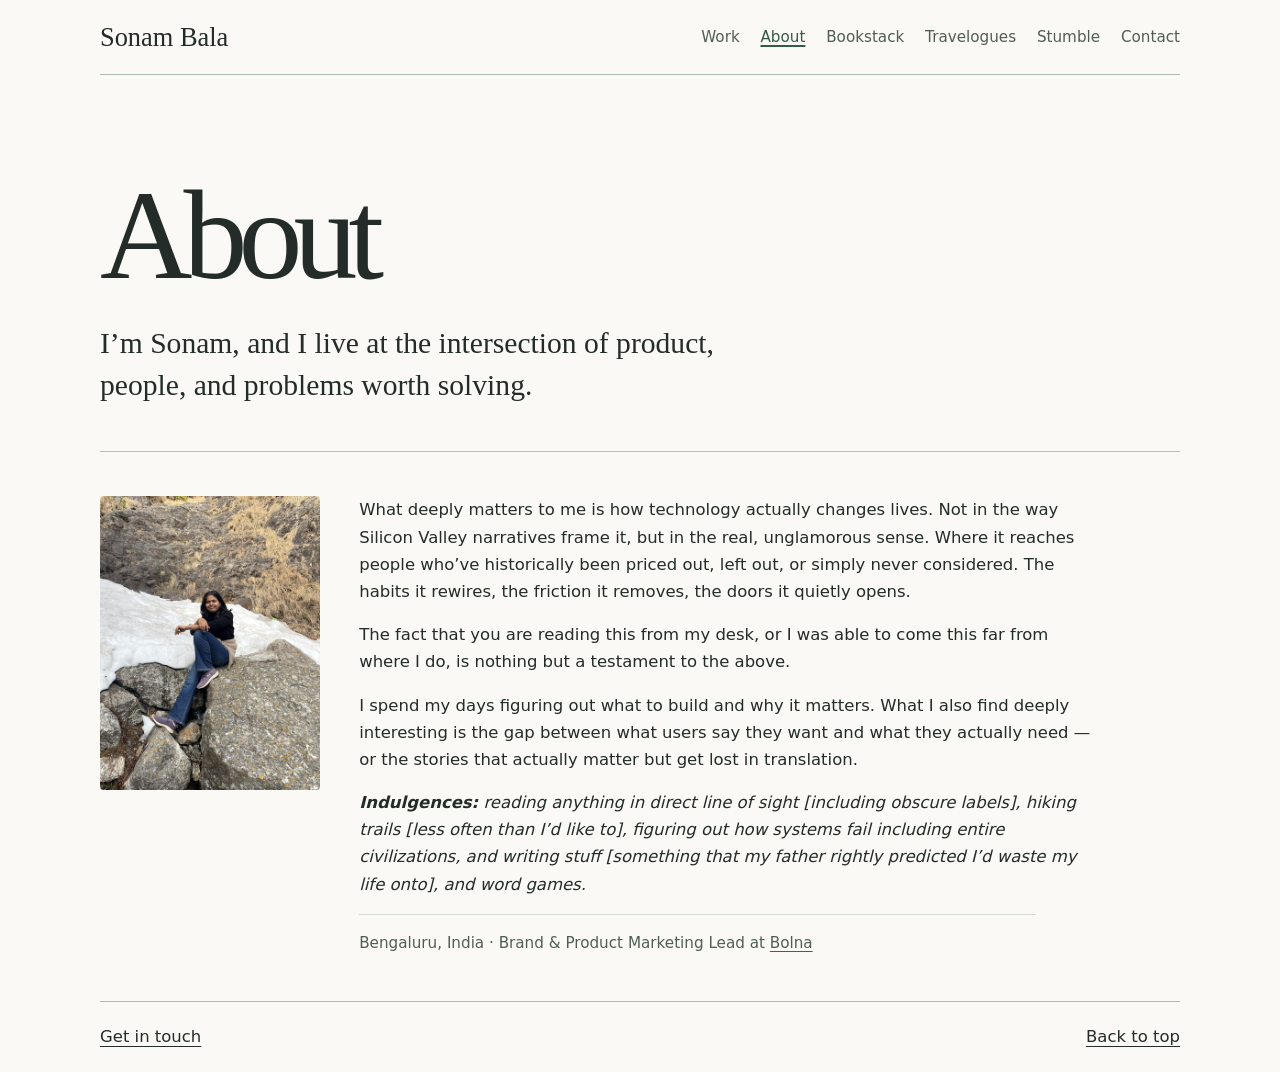
==== about.html @ 20544c8d "Add files via upload" ====
<!doctype html>
<html lang="en"><head><meta charset="utf-8"><meta name="viewport" content="width=device-width, initial-scale=1"><title>About · Sonam Bala</title><meta name="description" content="About Sonam Bala, brand and product marketing lead in Bengaluru."><link rel="stylesheet" href="site.css"></head><body><a class="skip" href="#main">Skip to content</a><header id="top"><a href="./" aria-label="Sonam Bala home">Sonam Bala</a><nav aria-label="Main"><a href="./">Work</a><a href="about.html" aria-current="page">About</a><a href="bookstack.html">Bookstack</a><a href="travelogues.html">Travelogues</a><a href="stumble.html">Stumble</a><a href="contact.html">Contact</a></nav></header><main id="main"><div class="hero"><h1>About</h1><p>I&#8217;m Sonam, and I live at the intersection of product, people, and problems worth solving.</p></div><article class="item about"><aside><img class="about-photo" src="photo.jpg" width="480" height="640" alt="Sonam Bala sitting on a rock beside a patch of snow"></aside><div class="body"><p>What deeply matters to me is how technology actually changes lives. Not in the way Silicon Valley narratives frame it, but in the real, unglamorous sense. Where it reaches people who&#8217;ve historically been priced out, left out, or simply never considered. The habits it rewires, the friction it removes, the doors it quietly opens.</p><p>The fact that you are reading this from my desk, or I was able to come this far from where I do, is nothing but a testament to the above.</p><p>I spend my days figuring out what to build and why it matters. What I also find deeply interesting is the gap between what users say they want and what they actually need &#8212; or the stories that actually matter but get lost in translation.</p><p><i><b>Indulgences:</b> reading anything in direct line of sight [including obscure labels], hiking trails [less often than I&#8217;d like to], figuring out how systems fail including entire civilizations, and writing stuff [something that my father rightly predicted I&#8217;d waste my life onto], and word games.</i></p><p class="meta">Bengaluru, India · Brand &amp; Product Marketing Lead at <a href="https://bolna.ai">Bolna</a></p></div></article></main><footer><a href="mailto:mailsonamb@gmail.com">Get in touch</a><a href="#top">Back to top</a></footer></body></html>
---- site.css ----
*{box-sizing:border-box}html{scroll-behavior:smooth;scroll-padding-top:2rem}body{margin:0;background:#faf9f5;color:#232c28;font:1.03rem/1.65 system-ui,sans-serif}a{color:inherit;text-underline-offset:.23em}a:focus-visible,summary:focus-visible{outline:3px solid #416c56;outline-offset:4px}header,main,footer{width:min(1080px,90%);margin:auto}header,footer{display:flex;justify-content:space-between;align-items:center;padding:1.35rem 0;border-bottom:1px solid #afbab1}header>a{font:1.65rem Georgia,serif;text-decoration:none}nav{display:flex;gap:1.35rem}.hero{padding:clamp(3rem,7vw,6rem) 0 2.7rem;max-width:810px}h1,h2,h3,p{margin:0}h1,h2,h3{font-family:Georgia,serif;font-weight:normal;line-height:1.1}h1{font-size:clamp(4.3rem,10vw,8rem);letter-spacing:-.07em}h2{font-size:clamp(2.1rem,5vw,3.8rem);letter-spacing:-.05em}.hero p{font-family:Georgia,serif;font-size:clamp(1.3rem,3vw,1.85rem);line-height:1.45;max-width:690px;margin-top:1rem}.item{border-top:1px solid #b8c1b9;display:grid;grid-template-columns:minmax(160px,21%) 1fr;gap:3%;padding:2.8rem 0}.date,.place,figcaption{font-size:.9rem}.date{color:#345b47;font-weight:650}.place{color:#505d55}.role{margin:.6rem 0 1.3rem;font-weight:650}.body p+p{margin-top:.75rem}.body>p{max-width:70ch}figure{margin:0}figure img{width:100%;height:auto;display:block;border-radius:4px}figcaption{padding:.6rem 0;line-height:1.45}.gallery{display:grid;grid-template-columns:1fr 1fr;gap:1rem;margin-top:1.7rem}.wide{grid-column:1/-1}footer{border-top:1px solid #afbab1;border-bottom:0;gap:1rem;flex-wrap:wrap}.skip{position:absolute;left:-100vw}.skip:focus{left:1rem;background:white}strong{font-weight:650}@media(max-width:700px){.item{grid-template-columns:1fr;gap:.8rem;padding:2rem 0}.place{display:inline;margin-left:.6rem}.gallery{gap:.65rem}}@media(max-width:440px){.gallery{grid-template-columns:1fr}}@media(prefers-reduced-motion:reduce){html{scroll-behavior:auto}}.feature{margin:2rem 0;padding:1.6rem 0 0;border-top:1px solid #c4ccc4}.feature h3,.work-label{font-size:clamp(1.65rem,4vw,2.55rem);letter-spacing:-.035em}.feature h3{margin:.25rem 0 .8rem}.feature figure{margin:1rem 0 0}.stamp{color:#42624e;font-size:.88rem}.posts{list-style:none;padding:0}.posts li{display:flex;justify-content:space-between;align-items:baseline;gap:.7rem;border-bottom:1px solid #d7dcd7;padding:.65rem 0}.posts span{font-size:.85rem;color:#505d55;white-space:nowrap}.work-label{margin-top:2.2rem}.work-label+.gallery{margin-top:1rem}.body{min-width:0}.social-rail{margin-block:2rem}.social-rail h4{font:clamp(1.7rem,4vw,2.45rem)/1.12 Georgia,serif;margin:0 0 .65rem}.rail-tools{display:flex;justify-content:space-between;align-items:center;gap:.6rem;flex-wrap:wrap;margin-bottom:.8rem}.rail-tools span,.source span,.postlink{font-size:.88rem}.rail-tools button{font:inherit;font-size:.9rem;color:#254333;background:transparent;border:1px solid #9caaa0;border-radius:3px;padding:.38rem .7rem;cursor:pointer}.rail-tools button+button{margin-left:.35rem}.rail-tools button:disabled{opacity:.4;cursor:default}.post-track{display:flex;gap:1rem;list-style:none;margin:0;padding:0 0 .8rem;overflow-x:auto;scroll-snap-type:x mandatory;overscroll-behavior-x:contain;scrollbar-color:#78917e #e6e9e3}.snap{flex:0 0 min(82%,340px);scroll-snap-align:start;box-sizing:border-box;background:#fff;border:1px solid #cdd4cd;border-radius:6px;display:flex;flex-direction:column;overflow:hidden}.source{padding:.82rem 1rem;display:flex;flex-direction:column;line-height:1.35}.source span{color:#505d55}.snap img{display:block;width:100%;height:210px;object-fit:contain;background:#edf0ed}.snap blockquote{margin:1rem 1rem .7rem;font:1.16rem/1.42 Georgia,serif}.postlink{align-self:flex-start;margin:auto 1rem 1rem}.social-rail :focus-visible{outline:2px solid #2e583c;outline-offset:-2px}.films video{display:block;width:100%;aspect-ratio:16/9;background:#18201c;border-radius:4px;margin:1rem 0 .45rem}.films>a{font-size:.92rem}.segment-grid{display:grid;grid-template-columns:repeat(2,minmax(0,1fr));gap:1rem;margin:1.6rem 0 2rem}.segment-card{text-decoration:none;border:1px solid #c9d1c8;border-radius:8px;overflow:hidden;background:#fff;display:flex;flex-direction:column}.segment-card img{width:100%;aspect-ratio:2.6;object-fit:cover}.segment-card>span{padding:1rem 1.15rem;display:grid;gap:.45rem}.segment-card strong{font:1.55rem/1.13 Georgia,serif}.segment-card small{font-size:.96rem;line-height:1.45;color:#48554c}.segment-card:hover,.segment-card[aria-current]{border-color:#345b47;box-shadow:inset 0 0 0 1px #345b47}.segment-panel{margin:1.4rem 0}.segment-panel[hidden]{display:none}.segment-panel:focus{outline:none}.segment-heading{display:flex;align-items:baseline;justify-content:space-between;gap:.6rem;flex-wrap:wrap}.segment-heading h3{font-size:2rem}.segment-panel>figure{margin:1.2rem 0}.more-events article{border-bottom:1px solid #d1d7ce;padding:1rem 0}.more-events h4{font:1.35rem Georgia,serif;margin:0 0 .35rem}.more-events{margin-bottom:.7rem}@media(max-width:540px){.segment-grid{grid-template-columns:1fr}.segment-card img{aspect-ratio:3.4}}
#bolna{position:relative;padding-top:4.1rem}.flag-label{position:absolute;top:1.1rem;left:0;color:#345b47;font-size:.9rem;font-weight:650}.flagship-project{border-top:0;margin-top:1.2rem}.flagship-project>h3{font-size:clamp(2.7rem,7vw,5.3rem)}.other-work{margin:3rem 0 .5rem;font-size:2rem}.role-grid{display:grid;grid-template-columns:repeat(auto-fit,minmax(min(100%,235px),1fr));gap:1rem}.role-card{background:#fff;border:1px solid #cdd4cd;border-radius:8px;padding:1.15rem;display:flex;flex-direction:column}.role-card h3{font-size:1.65rem;margin:0 0 .7rem}.card-proof,.work-source{border-top:1px solid #d7dcd7;padding-top:.85rem;font-size:.94rem}.card-proof{margin-top:auto;padding-top:1rem}.card-proof small{display:block;color:#425648;font-size:.85rem;margin:.65rem 0 .3rem}.work-source p{margin:.35rem 0}
.snap[hidden], .gallery-filter[hidden]{display:none}.gallery-filter{display:inline-flex;gap:.6rem;align-items:center;margin:.55rem 0}.gallery-filter select{font:inherit;color:inherit;background:white;border:1px solid #b9c7bc;padding:.45rem;border-radius:4px}.snap .postlink{margin-top:auto}
.experiment-results{width:100%;border-collapse:collapse;font-size:.92rem;font-variant-numeric:tabular-nums}.experiment-results caption{text-align:left;padding:1rem 0}.experiment-results th,.experiment-results td{text-align:left;padding:.6rem;border-bottom:1px solid #cdd4cd}.merlin-reels .snap h4{padding:0 1rem;margin:.8rem 0}.merlin-reels video,.merlin-reels iframe,.merlin-reels .snap img{width:100%;height:290px;object-fit:contain;background:#151816;border:0}.play-merlin{display:block;position:relative}.play-merlin span{position:absolute;bottom:.8rem;left:.8rem;background:white;padding:.3rem .65rem;border-radius:4px}#bolna-articles img{display:block;width:100%;aspect-ratio:1.9;object-fit:cover;border-radius:4px}#bolna-articles h4{margin:.6rem 0;font-size:1.1rem}#bolna-articles small{display:block;margin-top:.4rem}
.hosted-events img{display:block;width:100%;height:180px;object-fit:contain;background:#f1f2ed;margin-bottom:.8rem}.press-month{border-bottom:1px solid #ccd4cb;padding:.8rem 0}.press-month summary{cursor:pointer;font-weight:650}.press-month ul,.news-releases{padding-left:1.3rem}.press-month li,.news-releases li{margin:.8rem 0}.press-month small{display:block;color:#506455}
.press-cover img{display:block;width:100%;max-width:940px;height:auto;border-radius:6px}.press-cover{margin:1.25rem 0}.press-cover figcaption{margin-top:.5rem}
#bolna-work{grid-template-columns:repeat(3,minmax(0,1fr));gap:clamp(.75rem,1.4vw,1rem)}
#bolna-work .segment-card{min-width:0;border-radius:6px}
#bolna-work .segment-card>img,#bolna-work .case-cover{width:100%;aspect-ratio:2.15;display:block;object-fit:cover}
#bolna-work .segment-card>span{padding:.9rem 1rem 1rem;gap:.45rem;align-content:start}
#bolna-work .segment-card strong{font-size:clamp(1.22rem,1.8vw,1.5rem);line-height:1.15;text-wrap:balance}
#bolna-work .segment-card small{font-size:.9rem;line-height:1.45}
#bolna-work .case-cover{background:#203c32;color:#fff;display:flex;flex-direction:column;justify-content:center;align-items:flex-start;padding:6% 8%;gap:.2rem}
.case-cover b{font:normal clamp(2rem,3vw,3rem)/1 Georgia,serif}
.case-cover span{font-size:.77rem;line-height:1.25;color:#e2ede6}
.segment-heading h3,.role-card h3,.feature h3{text-wrap:balance}
.segment-heading a{white-space:nowrap}
.role-card,.segment-panel,.role-grid>*{min-width:0}
.work-source a,.press-month a,.card-proof a{overflow-wrap:anywhere}
@media(max-width:950px){#bolna-work{grid-template-columns:repeat(2,minmax(0,1fr))}}
@media(max-width:520px){#bolna-work{grid-template-columns:minmax(0,1fr)}#bolna-work .segment-card>img,#bolna-work .case-cover{aspect-ratio:3}.segment-heading h3{font-size:1.65rem}.experiment-results th,.experiment-results td{padding:.45rem;font-size:.8rem}.source,.postlink{overflow-wrap:anywhere}}
/* shared header */
header{flex-wrap:wrap;gap:.5rem 2rem}
header nav{flex-wrap:wrap;gap:.35rem 1.3rem;font-size:.95rem}
header nav a{text-decoration:none;color:#505d55}
header nav a:hover{color:#232c28;text-decoration:underline}
header nav a[aria-current]{color:#345b47;text-decoration:underline;text-decoration-thickness:2px}

/* simple pages */
.entry{border-top:1px solid #b8c1b9;display:grid;grid-template-columns:minmax(160px,21%) 1fr;gap:3%;padding:1.7rem 0}
.entry h3{font-size:1.55rem;letter-spacing:-.02em;margin-bottom:.45rem}
.entry aside h3{margin:0}
.entry p{max-width:68ch}
.entry .note{color:#3a4640}
.entries{padding-bottom:3rem}
.about-photo{width:100%;max-width:220px;height:auto;border-radius:4px;display:block}
.about .body p+p{margin-top:1rem}
.meta{margin-top:1.6rem;padding-top:1rem;border-top:1px solid #d7dcd7;font-size:.95rem;color:#505d55}
.contact-links{list-style:none;padding:0;margin:0 0 3rem;font:1.4rem/1.6 Georgia,serif}
.contact-links li{border-top:1px solid #b8c1b9;padding:1rem 0}
.contact-links small{display:block;font:.9rem system-ui,sans-serif;color:#505d55}
@media(max-width:700px){.entry{grid-template-columns:1fr;gap:.5rem;padding:1.4rem 0}.about-photo{max-width:160px}}

/* stumble */
#st-wrap{max-width:520px;border-top:1px solid #b8c1b9;padding:2rem 0 3.5rem;text-align:center}
#st-pills{display:flex;justify-content:center;gap:.5rem;flex-wrap:wrap;margin-bottom:1.1rem}
.st-pill{font-size:.82rem;padding:.2rem .7rem;border:1px solid #b8c1b9;border-radius:3px;color:#505d55}
.st-pill.tag{background:#345b47;border-color:#345b47;color:#fff}
#st-hint-row{min-height:2rem;margin-bottom:1.1rem}
#st-hint-btn{font:inherit;font-size:.92rem;color:#505d55;background:none;border:0;border-bottom:1px dashed #9caaa0;cursor:pointer;padding:0}
#st-hint-btn:hover{color:#232c28}
#st-hint-text{display:none;font:1.08rem/1.5 Georgia,serif;color:#3a4640}
#st-grid{display:flex;flex-direction:column;align-items:center;gap:6px;margin-bottom:1.1rem}
.st-row{display:flex;gap:6px}
.st-cell{width:var(--cell,52px);height:var(--cell,52px);display:flex;align-items:center;justify-content:center;border:1.5px solid #b8c1b9;border-radius:3px;background:#fff;font:1.3rem Georgia,serif;text-transform:uppercase;transition:background .13s,border-color .13s}
.st-cell.filled{border-color:#78917e}
.st-cell.active{border-color:#232c28}
.st-cell.correct{background:#345b47;border-color:#345b47;color:#fff}
.st-cell.present{background:#8c968e;border-color:#8c968e;color:#fff}
.st-cell.absent{background:#e6e9e3;border-color:#e6e9e3;color:#8c968e}
#st-msg{min-height:1.4rem;margin-bottom:1rem;font-size:.95rem;color:#505d55}
#st-msg.err{color:#8b1a1a}
#st-msg.win{color:#345b47;font-weight:650}
#st-reveal{display:none;text-align:left;background:#fff;border:1px solid #cdd4cd;border-radius:6px;margin-bottom:1.1rem;overflow:hidden}
#st-reveal.show{display:block}
#st-reveal-header{display:flex;align-items:baseline;gap:.7rem;padding:.8rem 1rem;border-bottom:1px solid #d7dcd7}
#st-reveal-word{font:1.4rem Georgia,serif}
#st-reveal-typetag{font-size:.82rem;color:#505d55}
#st-reveal-body{padding:1rem}
#st-reveal-text{font:1.08rem/1.55 Georgia,serif;margin-bottom:.6rem}
#st-reveal-attr{font-size:.88rem;color:#505d55;margin-bottom:.8rem}
#st-next{display:none;font:inherit;font-size:.95rem;color:#254333;background:transparent;border:1px solid #9caaa0;border-radius:3px;padding:.45rem .9rem;cursor:pointer}
#st-next:hover{border-color:#345b47}
#st-score{margin-top:1.2rem;font-size:.88rem;color:#505d55}
#st-keyboard{display:none;margin-top:1rem}
.kb-row{display:flex;justify-content:center;gap:5px;margin-bottom:5px}
.kb-key{font:inherit;font-size:.85rem;min-width:30px;height:42px;padding:0 6px;border:1px solid #b8c1b9;border-radius:3px;background:#fff;color:#232c28;cursor:pointer;-webkit-tap-highlight-color:transparent;user-select:none}
.kb-key.wide{min-width:50px;font-size:.75rem}
.kb-key.correct{background:#345b47;border-color:#345b47;color:#fff}
.kb-key.present{background:#8c968e;border-color:#8c968e;color:#fff}
.kb-key.absent{background:#e6e9e3;border-color:#e6e9e3;color:#8c968e}
@media(max-width:700px){#st-keyboard{display:block}.st-cell{width:var(--cell,44px);height:var(--cell,44px);font-size:1.1rem}}
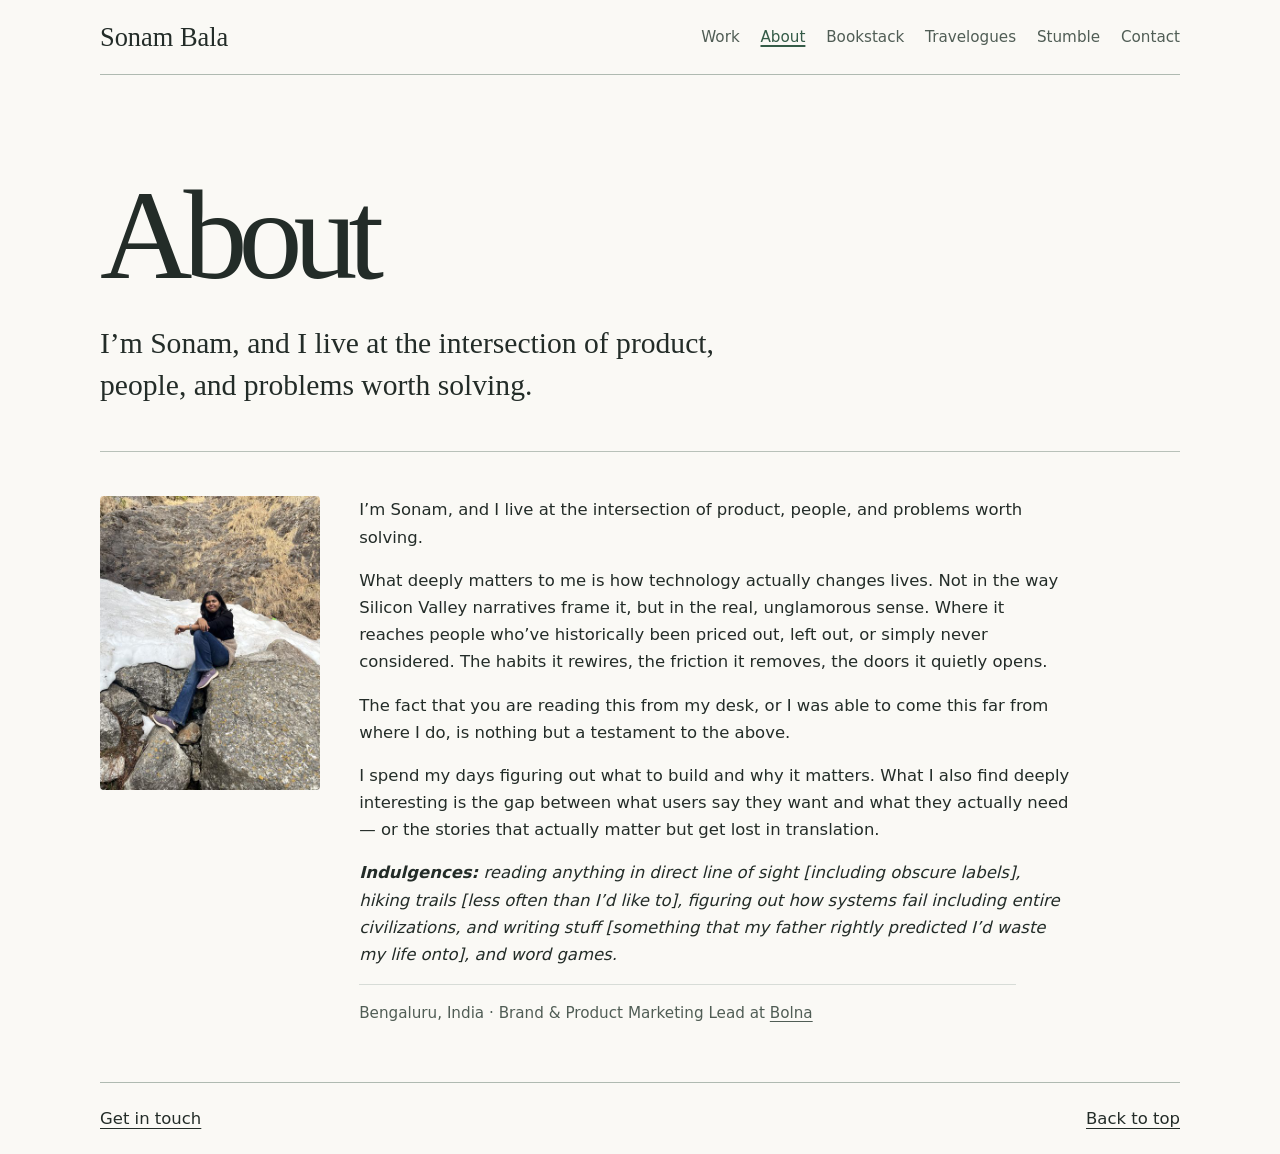
==== commit 34b252f1: "Add files via upload" ====
--- a/about.html
+++ b/about.html
@@ -1,2 +1,105 @@
 <!doctype html>
-<html lang="en"><head><meta charset="utf-8"><meta name="viewport" content="width=device-width, initial-scale=1"><title>About · Sonam Bala</title><meta name="description" content="About Sonam Bala, brand and product marketing lead in Bengaluru."><link rel="stylesheet" href="site.css"></head><body><a class="skip" href="#main">Skip to content</a><header id="top"><a href="./" aria-label="Sonam Bala home">Sonam Bala</a><nav aria-label="Main"><a href="./">Work</a><a href="about.html" aria-current="page">About</a><a href="bookstack.html">Bookstack</a><a href="travelogues.html">Travelogues</a><a href="stumble.html">Stumble</a><a href="contact.html">Contact</a></nav></header><main id="main"><div class="hero"><h1>About</h1><p>I&#8217;m Sonam, and I live at the intersection of product, people, and problems worth solving.</p></div><article class="item about"><aside><img class="about-photo" src="photo.jpg" width="480" height="640" alt="Sonam Bala sitting on a rock beside a patch of snow"></aside><div class="body"><p>What deeply matters to me is how technology actually changes lives. Not in the way Silicon Valley narratives frame it, but in the real, unglamorous sense. Where it reaches people who&#8217;ve historically been priced out, left out, or simply never considered. The habits it rewires, the friction it removes, the doors it quietly opens.</p><p>The fact that you are reading this from my desk, or I was able to come this far from where I do, is nothing but a testament to the above.</p><p>I spend my days figuring out what to build and why it matters. What I also find deeply interesting is the gap between what users say they want and what they actually need &#8212; or the stories that actually matter but get lost in translation.</p><p><i><b>Indulgences:</b> reading anything in direct line of sight [including obscure labels], hiking trails [less often than I&#8217;d like to], figuring out how systems fail including entire civilizations, and writing stuff [something that my father rightly predicted I&#8217;d waste my life onto], and word games.</i></p><p class="meta">Bengaluru, India · Brand &amp; Product Marketing Lead at <a href="https://bolna.ai">Bolna</a></p></div></article></main><footer><a href="mailto:mailsonamb@gmail.com">Get in touch</a><a href="#top">Back to top</a></footer></body></html>
+<html lang="en">
+<head>
+  <meta charset="utf-8">
+  <meta name="viewport" content="width=device-width, initial-scale=1">
+  <title>About · Sonam Bala</title>
+  <meta name="description" content="About Sonam Bala, brand and product marketing lead in Bengaluru.">
+  <style>
+:root {
+  --bg: #faf9f5;
+  --ink: #232c28;
+  --ink-soft: #3a4640;
+  --muted: #505d55;
+  --green: #345b47;
+  --green-dark: #203c32;
+  --line: #b8c1b9;
+  --line-soft: #d7dcd7;
+  --card: #ffffff;
+  --land: #edf0ea;
+}
+
+* { box-sizing: border-box; }
+html { scroll-behavior: smooth; }
+body { margin: 0; background: var(--bg); color: var(--ink); font: 1.03rem/1.65 system-ui, sans-serif; }
+a { color: inherit; text-underline-offset: .23em; }
+a:focus-visible, button:focus-visible { outline: 3px solid #416c56; outline-offset: 4px; }
+h1, h2, h3, p { margin: 0; }
+h1, h2, h3 { font-family: Georgia, serif; font-weight: normal; line-height: 1.1; }
+.skip { position: absolute; left: -100vw; }
+.skip:focus { left: 1rem; background: white; }
+
+/* header, footer */
+header, main, footer { width: min(1080px, 90%); margin: auto; }
+header, footer { display: flex; justify-content: space-between; align-items: center; padding: 1.35rem 0; }
+header { flex-wrap: wrap; gap: .5rem 2rem; border-bottom: 1px solid #afbab1; }
+header > a { font: 1.65rem Georgia, serif; text-decoration: none; }
+header nav { display: flex; flex-wrap: wrap; gap: .35rem 1.3rem; font-size: .95rem; }
+header nav a { text-decoration: none; color: var(--muted); }
+header nav a:hover { color: var(--ink); text-decoration: underline; }
+header nav a[aria-current] { color: var(--green); text-decoration: underline; text-decoration-thickness: 2px; }
+footer { border-top: 1px solid #afbab1; gap: 1rem; flex-wrap: wrap; }
+
+/* page intro */
+.hero { padding: clamp(3rem, 7vw, 6rem) 0 2.7rem; max-width: 810px; }
+.hero h1 { font-size: clamp(4.3rem, 10vw, 8rem); letter-spacing: -.07em; }
+.hero p { font-family: Georgia, serif; font-size: clamp(1.3rem, 3vw, 1.85rem); line-height: 1.45; max-width: 690px; margin-top: 1rem; }
+
+/* small labels */
+.date { color: var(--green); font-weight: 650; font-size: .9rem; }
+.place { color: var(--muted); font-size: .9rem; }
+
+@media (prefers-reduced-motion: reduce) {
+  html { scroll-behavior: auto; }
+  *, *::before, *::after { animation: none !important; transition: none !important; }
+}
+
+/* about */
+.about { display: grid; grid-template-columns: minmax(160px, 21%) 1fr; gap: 3%; border-top: 1px solid var(--line); padding: 2.8rem 0 3.5rem; }
+.about img { width: 100%; max-width: 220px; height: auto; border-radius: 4px; display: block; }
+.about p { max-width: 68ch; }
+.about p + p { margin-top: 1rem; }
+.meta { margin-top: 1.6rem; padding-top: 1rem; border-top: 1px solid var(--line-soft); font-size: .95rem; color: var(--muted); }
+@media (max-width: 700px) {
+  .about { grid-template-columns: 1fr; gap: 1.2rem; }
+  .about img { max-width: 160px; }
+}
+  </style>
+</head>
+<body>
+  <a class="skip" href="#main">Skip to content</a>
+  <header id="top">
+    <a href="./" aria-label="Sonam Bala home">Sonam Bala</a>
+    <nav aria-label="Main">
+      <a href="./">Work</a>
+      <a href="about.html" aria-current="page">About</a>
+      <a href="bookstack.html">Bookstack</a>
+      <a href="travelogues.html">Travelogues</a>
+      <a href="stumble.html">Stumble</a>
+      <a href="contact.html">Contact</a>
+    </nav>
+  </header>
+  <main id="main">
+    <div class="hero">
+      <h1>About</h1>
+      <p>I&#8217;m Sonam, and I live at the intersection of product, people, and problems worth solving.</p>
+    </div>
+    <article class="about">
+      <img src="[data-uri]" width="480" height="640" alt="Sonam Bala sitting on a rock beside a patch of snow">
+      <div>
+        <p>I&#8217;m Sonam, and I live at the intersection of product, people, and problems worth solving.</p>
+        <p>What deeply matters to me is how technology actually changes lives. Not in the way Silicon Valley narratives frame it, but in the real, unglamorous sense. Where it reaches people who&#8217;ve historically been priced out, left out, or simply never considered. The habits it rewires, the friction it removes, the doors it quietly opens.</p>
+        <p>The fact that you are reading this from my desk, or I was able to come this far from where I do, is nothing but a testament to the above.</p>
+        <p>I spend my days figuring out what to build and why it matters. What I also find deeply interesting is the gap between what users say they want and what they actually need &#8212; or the stories that actually matter but get lost in translation.</p>
+        <p><i><b>Indulgences:</b> reading anything in direct line of sight [including obscure labels], hiking trails [less often than I&#8217;d like to], figuring out how systems fail including entire civilizations, and writing stuff [something that my father rightly predicted I&#8217;d waste my life onto], and word games.</i></p>
+        <p class="meta">Bengaluru, India · Brand &amp; Product Marketing Lead at <a href="https://bolna.ai">Bolna</a></p>
+      </div>
+    </article>
+  </main>
+  <footer>
+    <a href="mailto:mailsonamb@gmail.com">Get in touch</a>
+    <a href="#top">Back to top</a>
+  </footer>
+
+</body>
+</html>
